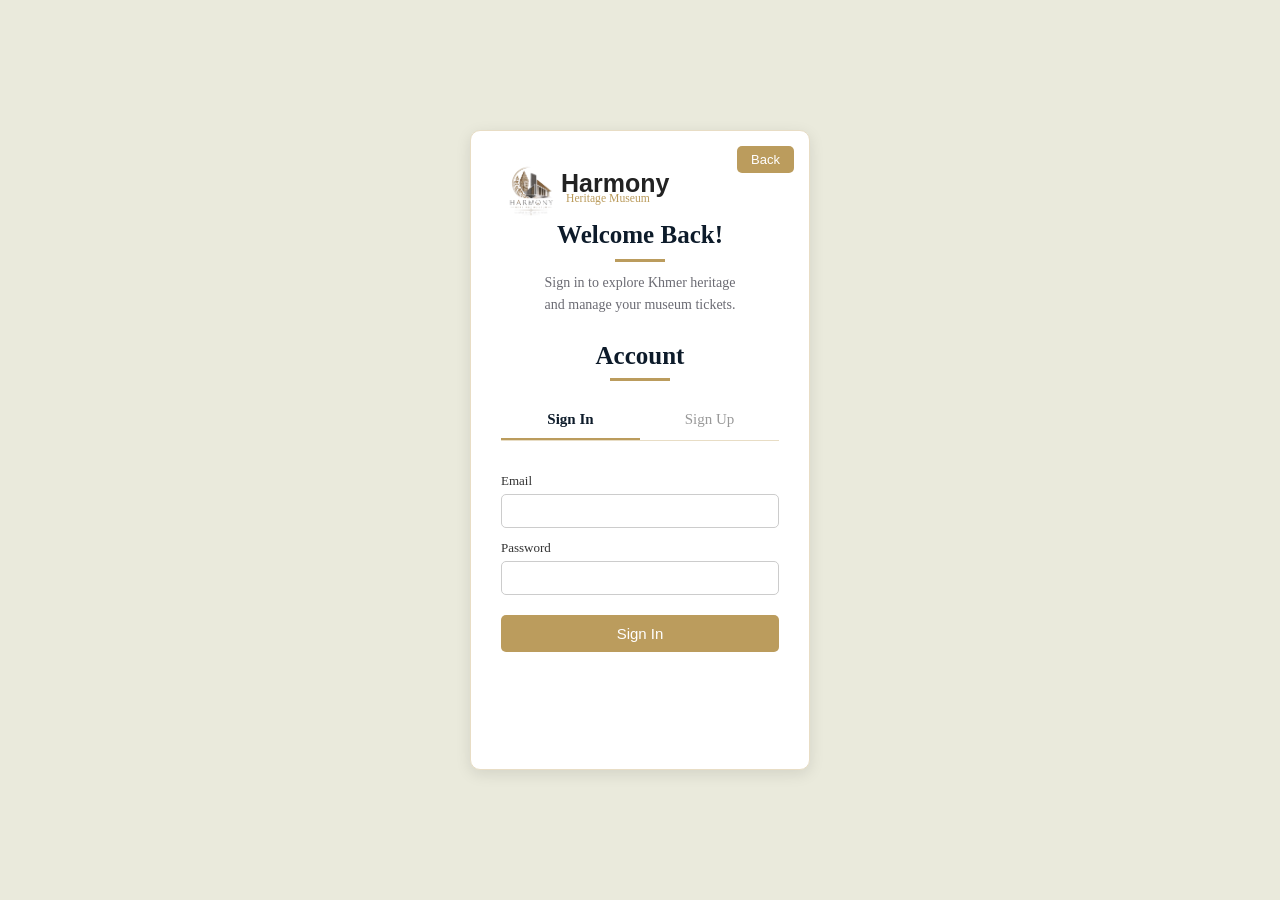
==== acc.html @ 8e4914b2 "Initial commit" ====
<!DOCTYPE html>
<html lang="en">
    <head>
        <meta charset="UTF-8">
        <meta name="viewport" content="width=device-width, initial-scale=1.0">
        <title>Harmony Heritage Museum - Account</title>
        <link rel="stylesheet" href="acc.css">
    </head>
    <body>

        <div class="account-box">
           
                <a href="index.html"><button type="button" class="backBtn">Back</button></a>
            <div class="logo">
                <img src="harmony-round-removebg-preview.png" alt="">
                <div class="museum-tittle">
                    <h1>Harmony</h1>
                    <p><small>Heritage Museum</small></p>
                </div>
            </div>
            <div class="info">
                <h1>Welcome Back!</h1>
                <p>Sign in to explore Khmer heritage<br>and manage your museum tickets.</p>
            </div>
            <div class="account-header">
                <h1>Account</h1>
                <span class="underline"></span>
            </div>

            <!-- Toggle tabs -->
            <div class="tabs">
                <button class="tab-btn active" id="signinTab">Sign In</button>
                <button class="tab-btn" id="signupTab">Sign Up</button>
                
            </div>

            <!-- Sign In Form -->
            <form id="signinForm" class="auth-form">
                <label for="siEmail">Email</label>
                <input type="email" id="siEmail" required>

                <label for="siPassword">Password</label>
                <input type="password" id="siPassword" required>

                <button type="submit" class="submitBtn">Sign In</button>
            </form>

            <!-- Sign Up Form -->
            <form id="signupForm" class="auth-form hidden">
                <label for="suName">Full Name</label>
                <input type="text" id="suName" required>

                <label for="suEmail">Email</label>
                <input type="email" id="suEmail" required>

                <label for="suPassword">Password</label>
                <input type="password" id="suPassword" required>

                <button type="submit" class="submitBtn">Create Account</button>
        
            </form>

            <!-- Profile Display (hidden until "logged in") -->
            <div id="profileView" class="profile-view hidden">
                <div class="avatar">👤</div>
                <h2 id="profileName">Guest</h2>
                <p id="profileEmail">guest@example.com</p>
                <button id="logoutBtn" class="submitBtn logoutBtn">Log Out</button>
              
            </div>
        </div>

        <script src="acc.js"></script>
    </body>
</html>
---- acc.css ----
* {
    box-sizing: border-box;
    margin: 0;
    padding: 0;
}

body {
    min-height: 100vh;
    margin: 0;
    display: flex;
    justify-content: center;
    align-items: center;
    background-color: hsl(60, 26%, 89%);
    font-family: 'Lora', Georgia, serif;
}

.account-box {
    background: #fff;
    width: 340px;
    max-width: 90vw;
    min-height: 640px;
    padding: 30px;
    border-radius: 10px;
    border: 1px solid #e8ddc5;
    box-shadow: 0 4px 15px rgba(0, 0, 0, 0.1);
    display: flex;
    flex-direction: column;
}

.account-header {
    text-align: center;
    margin-bottom: 20px;
}

.account-header h1 {
    font-family: 'Bodoni Moda', serif;
    font-size: 25px;
    color: #0d1b2a;
    font-weight: 700;
}

.account-header .underline {
    display: block;
    width: 60px;
    height: 3px;
    background: #bb9c5d;
    margin: 8px auto 0;
}

.tabs {
    display: flex;
    margin-bottom: 20px;
    border-bottom: 1px solid #e8ddc5;
}

.tab-btn {
    flex: 1;
    padding: 10px;
    background: none;
    border: none;
    font-family: 'Lora', Georgia, serif;
    font-size: 15px;
    color: #999;
    cursor: pointer;
    border-bottom: 2px solid transparent;
    transition: all 0.3s;
}

.tab-btn.active {
    color: #0d1b2a;
    border-bottom: 2px solid #bb9c5d;
    font-weight: bold;
}

.auth-form {
    display: flex;
    flex-direction: column;
}

.auth-form label {
    font-size: 13px;
    color: #333;
    margin-top: 12px;
    margin-bottom: 5px;
}

.auth-form input {
    padding: 8px 10px;
    border: 1px solid #ccc;
    border-radius: 5px;
    font-size: 14px;
    font-family: inherit;
}

.submitBtn {
    margin-top: 20px;
    padding: 10px;
    background-color: #bb9c5d;
    color: #fff;
    border: none;
    border-radius: 5px;
    font-size: 15px;
    cursor: pointer;
    transition: background-color 0.3s;
}

.submitBtn:hover {
    background-color: #0d1b2a;
}

.hidden {
    display: none;
}

.profile-view {
    text-align: center;
}

.avatar {
    width: 70px;
    height: 70px;
    line-height: 70px;
    border-radius: 50%;
    background: #0d1b2a;
    color: #bb9c5d;
    font-size: 30px;
    margin: 0 auto 15px;
}

.profile-view h2 {
    color: #0d1b2a;
    font-family: 'Bodoni Moda', serif;
}

.profile-view p {
    color: #777;
    font-size: 14px;
    margin-bottom: 10px;
}

.logoutBtn {
    background-color: #0d1b2a;
}

.logoutBtn:hover {
    background-color: #bb9c5d;
}

.logo {
    display: flex;
    justify-content: flex-start;
    align-items: center;
}

.logo img {
    width: 60px;
}

.logo .museum-tittle h1 {
    color: #222;
    font-size: 25px;
    font-family: sans-serif;
}

.logo .museum-tittle p {
    color: #bb9c5d;
    transform: translateY(-8px);
    font-size: 14px;
    text-indent: 5px;
    font-family: 'Lora', Georgia, serif;
}

.info {
    text-align: center;
    margin-bottom: 25px;
}

.info h1 {
    font-family: 'Bodoni Moda', serif;
    color: #0d1b2a;
    font-size: 25px;
    font-weight: 700;
    margin-bottom: 10px;
}

.info p {
    font-family: 'Lora', Georgia, serif;
    color: #6b6b73;
    font-size: 14px;
    line-height: 1.6;
}

.info h1::after {
    content: "";
    display: block;
    width: 50px;
    height: 3px;
    background: #bb9c5d;
    margin: 10px auto 0;
}

button .backBtn {
    margin-top: 20px;
    padding: 10px;
    background-color: #bb9c5d;
    color: #fff;
    border: none;
    border-radius: 5px;
    font-size: 15px;
    cursor: pointer;
    transition: background-color 0.3s;
}

button .backBtn:hover {
    background-color: #0d1b2a;
}

.account-box {
    position: relative;
    /* anchor for the back button */
    /* ...keep the rest as-is */
}

.backBtn {
    position: absolute;
    top: 15px;
    right: 15px;
    padding: 6px 14px;
    background-color: #bb9c5d;
    color: #fff;
    border: none;
    border-radius: 5px;
    font-size: 13px;
    cursor: pointer;
    transition: background-color 0.3s;
}

.backBtn:hover {
    background-color: #0d1b2a;
}
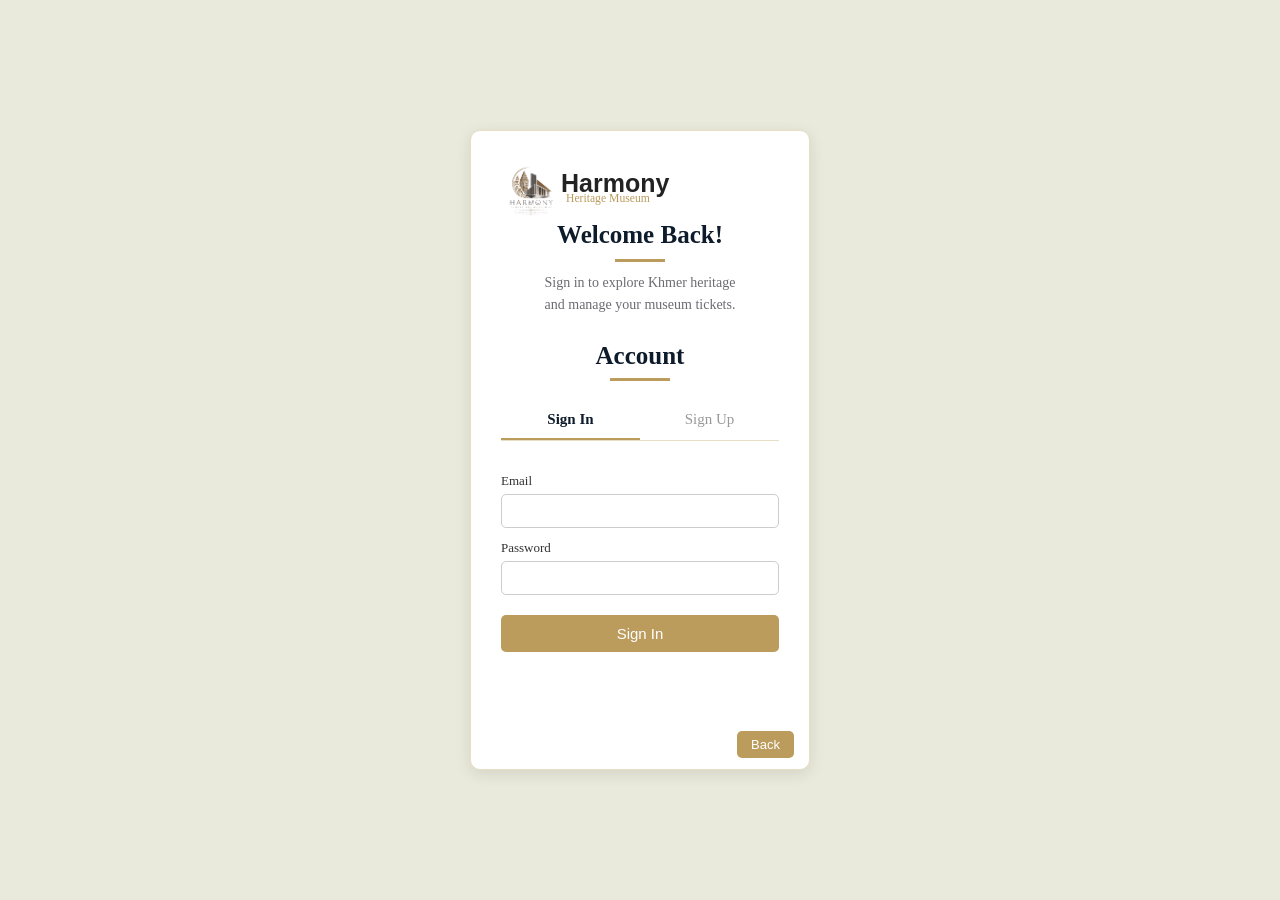
==== commit 3fe54004: "yes" ====
--- a/acc.html
+++ b/acc.html
@@ -27,14 +27,14 @@
                 <span class="underline"></span>
             </div>
 
-            <!-- Toggle tabs -->
+           
             <div class="tabs">
                 <button class="tab-btn active" id="signinTab">Sign In</button>
                 <button class="tab-btn" id="signupTab">Sign Up</button>
                 
             </div>
 
-            <!-- Sign In Form -->
+            
             <form id="signinForm" class="auth-form">
                 <label for="siEmail">Email</label>
                 <input type="email" id="siEmail" required>
@@ -45,7 +45,7 @@
                 <button type="submit" class="submitBtn">Sign In</button>
             </form>
 
-            <!-- Sign Up Form -->
+            
             <form id="signupForm" class="auth-form hidden">
                 <label for="suName">Full Name</label>
                 <input type="text" id="suName" required>
@@ -60,7 +60,7 @@
         
             </form>
 
-            <!-- Profile Display (hidden until "logged in") -->
+           
             <div id="profileView" class="profile-view hidden">
                 <div class="avatar">👤</div>
                 <h2 id="profileName">Guest</h2>
--- a/acc.css
+++ b/acc.css
@@ -105,7 +105,9 @@
 }
 
 .submitBtn:hover {
-    background-color: #0d1b2a;
+    background-color: azure;
+    color: #bb9c5d;
+    border: 1px solid #bb9c5d;
 }
 
 .hidden {
@@ -212,13 +214,14 @@
 }
 
 button .backBtn:hover {
-    background-color: #0d1b2a;
+    background-color: azure;
+    color: #bb9c5d;
+    border: 1px solid #bb9c5d;
 }
 
 .account-box {
     position: relative;
-    /* anchor for the back button */
-    /* ...keep the rest as-is */
+   
 }
 
 .backBtn {
@@ -233,8 +236,12 @@
     font-size: 13px;
     cursor: pointer;
     transition: background-color 0.3s;
+    transform: translateY(585px);
 }
 
 .backBtn:hover {
-    background-color: #0d1b2a;
+    background-color: azure;
+    color: #bb9c5d;
+    border: 1px solid #bb9c5d;
+    
 }
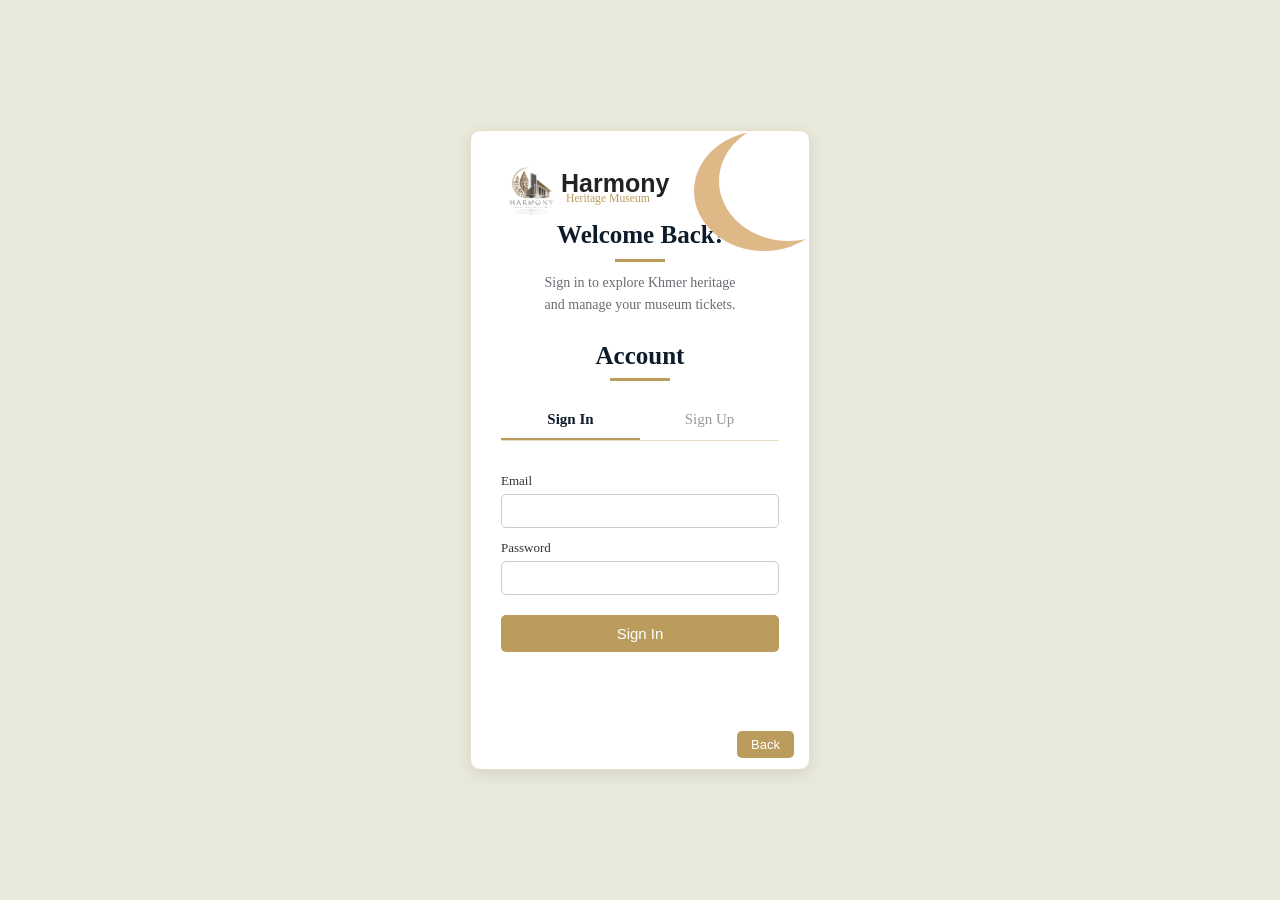
==== commit 568be369: "yes" ====
--- a/acc.html
+++ b/acc.html
@@ -62,7 +62,12 @@
 
            
             <div id="profileView" class="profile-view hidden">
-                <div class="avatar">👤</div>
+                <div class="avatar">
+                    <svg xmlns="http://www.w3.org/2000/svg" viewBox="0 -960 960 960">
+                        <path
+                            d="M234-276q51-39 114-61.5T480-360q69 0 132 22.5T726-276q35-41 54.5-93T800-480q0-133-93.5-226.5T480-800q-133 0-226.5 93.5T160-480q0 59 19.5 111t54.5 93Zm146.5-204.5Q340-521 340-580t40.5-99.5Q421-720 480-720t99.5 40.5Q620-639 620-580t-40.5 99.5Q539-440 480-440t-99.5-40.5ZM480-80q-83 0-156-31.5T197-197q-54-54-85.5-127T80-480q0-83 31.5-156T197-763q54-54 127-85.5T480-880q83 0 156 31.5T763-763q54 54 85.5 127T880-480q0 83-31.5 156T763-197q-54 54-127 85.5T480-80Zm100-95.5q47-15.5 86-44.5-39-29-86-44.5T480-280q-53 0-100 15.5T294-220q39 29 86 44.5T480-160q53 0 100-15.5ZM523-537q17-17 17-43t-17-43q-17-17-43-17t-43 17q-17 17-17 43t17 43q17 17 43 17t43-17Zm-43-43Zm0 360Z" />
+                    </svg>
+                </div>
                 <h2 id="profileName">Guest</h2>
                 <p id="profileEmail">guest@example.com</p>
                 <button id="logoutBtn" class="submitBtn logoutBtn">Log Out</button>
--- a/acc.css
+++ b/acc.css
@@ -25,8 +25,23 @@
     box-shadow: 0 4px 15px rgba(0, 0, 0, 0.1);
     display: flex;
     flex-direction: column;
-}
-
+    position: relative;
+    overflow: hidden;
+    /* ADD THIS */
+}
+.account-box::before {
+    content: "";
+    position: absolute;
+    top: -10px;
+    right: -50px;
+    width: 140px;
+    height: 120px;
+    border-radius: 50%;
+    background:transparent;
+    box-shadow: -25px 10px burlywood;
+    z-index: 0;
+    pointer-events: none;
+}
 .account-header {
     text-align: center;
     margin-bottom: 20px;
@@ -123,7 +138,7 @@
     height: 70px;
     line-height: 70px;
     border-radius: 50%;
-    background: #0d1b2a;
+    background: burlywood;
     color: #bb9c5d;
     font-size: 30px;
     margin: 0 auto 15px;
@@ -141,11 +156,11 @@
 }
 
 .logoutBtn {
-    background-color: #0d1b2a;
+    background-color: burlywood;
 }
 
 .logoutBtn:hover {
-    background-color: #bb9c5d;
+    background-color: azure;
 }
 
 .logo {
@@ -244,4 +259,7 @@
     color: #bb9c5d;
     border: 1px solid #bb9c5d;
     
+}
+.avatar svg {
+    fill: white;
 }
